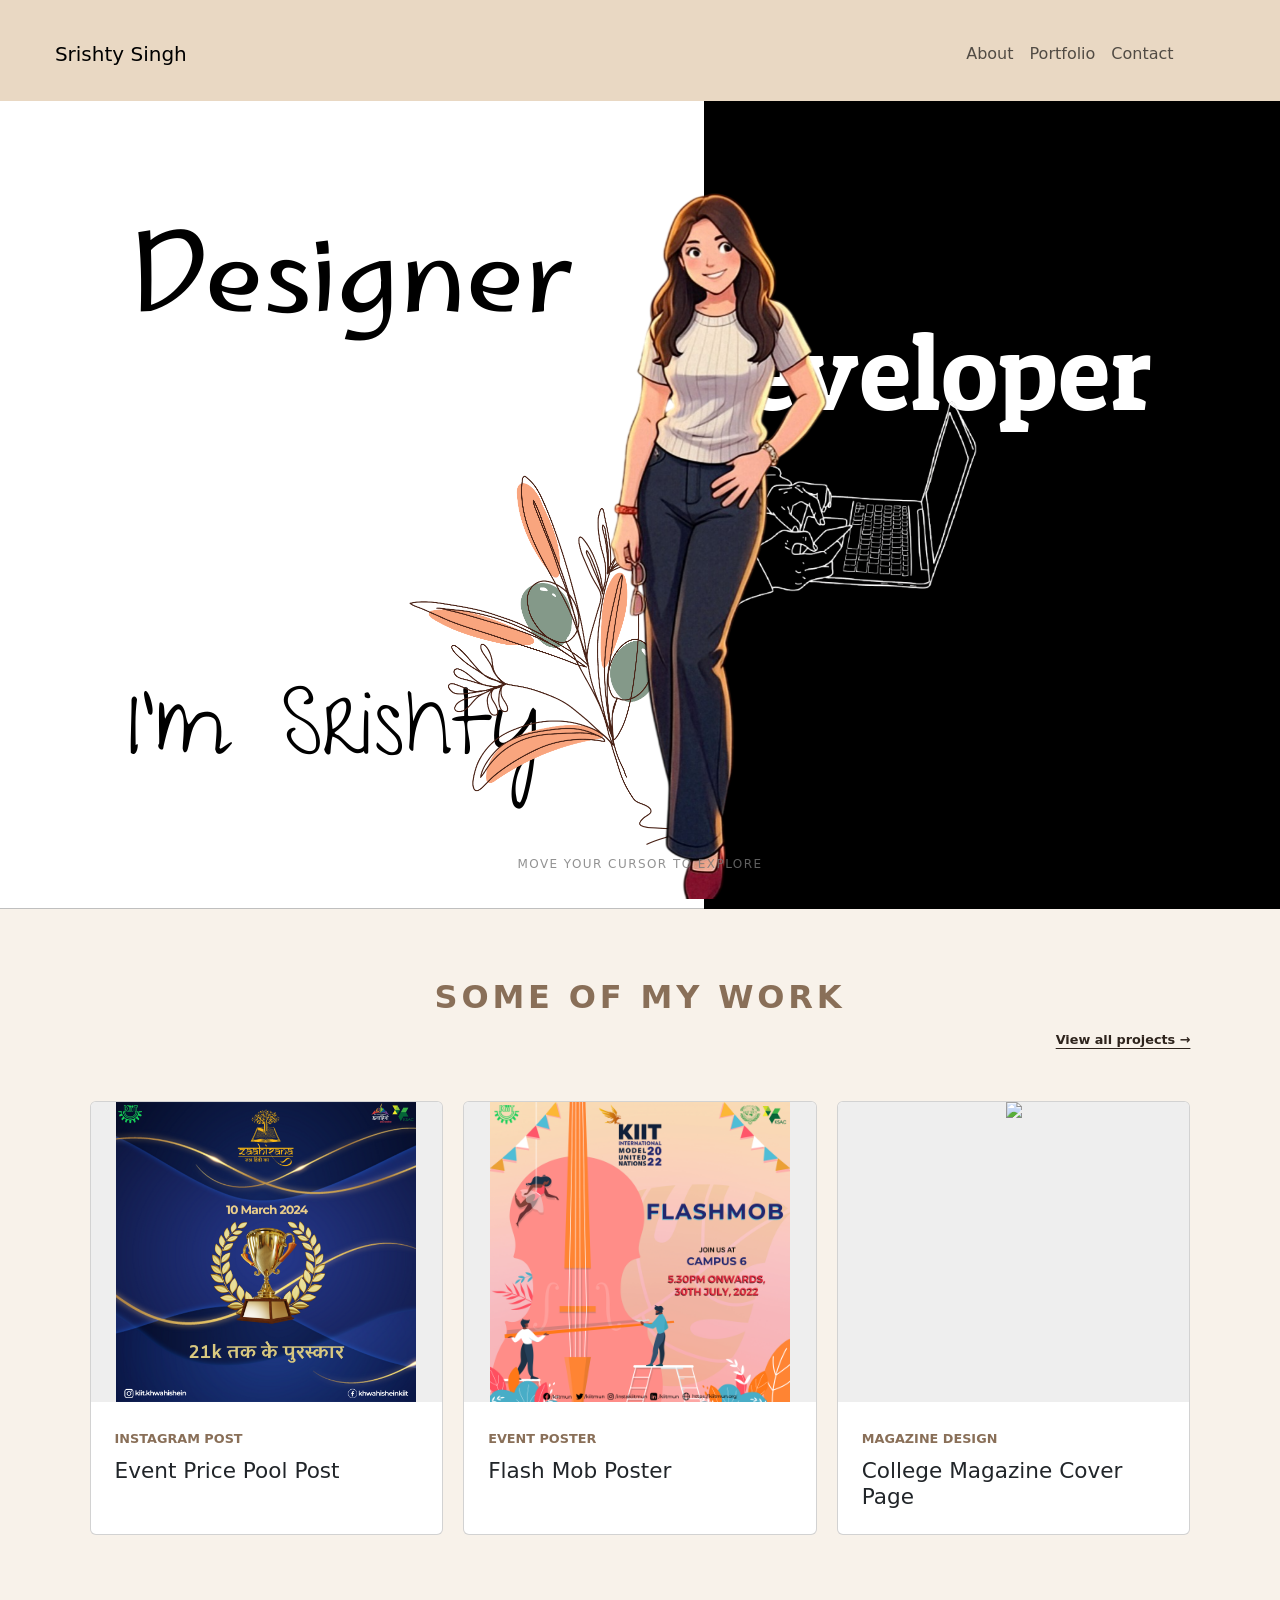
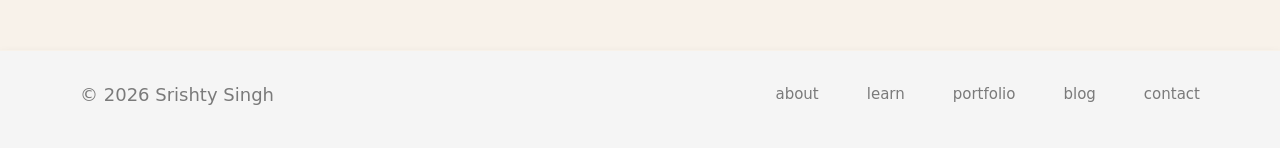
==== index.html @ 5436231d "Add files via upload Initial commit" ====
<!doctype html>
<html lang="en">
  <head>
    <meta charset="UTF-8" />
    <meta name="viewport" content="width=device-width, initial-scale=1.0" />
    <meta
      name="description"
      content="Srishty Singh — designer and front-end developer."
    />
    <title>Srishty Singh | Portfolio</title>
    <link rel="preconnect" href="https://fonts.googleapis.com" />
    <link rel="preconnect" href="https://fonts.gstatic.com" crossorigin />
    <link
      href="https://fonts.googleapis.com/css2?family=DM+Mono:wght@500&family=DM+Sans:wght@400;500;700&family=Yeseva+One&display=swap"
      rel="stylesheet"
    />
    <link rel="stylesheet" href="assets/css/style.css" />

    <link rel="preconnect" href="https://fonts.googleapis.com" />
    <link rel="preconnect" href="https://fonts.gstatic.com" crossorigin />
    <link
      href="https://fonts.googleapis.com/css2?family=Give+You+Glory&family=Marhey:wght@300&family=Montserrat:ital,wght@0,100..900;1,100..900&family=Odor+Mean+Chey&display=swap"
      rel="stylesheet"
    />
    <link href="https://cdn.jsdelivr.net/npm/bootstrap@5.0.2/dist/css/bootstrap.min.css" rel="stylesheet" integrity="sha384-EVSTQN3/azprG1Anm3QDgpJLIm9Nao0Yz1ztcQTwFspd3yD65VohhpuuCOmLASjC" crossorigin="anonymous">

    <script src="https://cdn.jsdelivr.net/npm/bootstrap@5.0.2/dist/js/bootstrap.bundle.min.js" integrity="sha384-MrcW6ZMFYlzcLA8Nl+NtUVF0sA7MsXsP1UyJoMp4YLEuNSfAP+JcXn/tWtIaxVXM" crossorigin="anonymous"></script>

  </head>
  <body>
    <header class="site-header">
      
<nav class="navbar navbar-expand-lg navbar-light">
    <div class="container-fluid">

        <a class="navbar-brand" href="#">Srishty Singh</a>

        <button
            class="navbar-toggler"
            type="button"
            data-bs-toggle="collapse"
            data-bs-target="#navbarTogglerDemo02"
            aria-controls="navbarTogglerDemo02"
            aria-expanded="false"
            aria-label="Toggle navigation">

            <span class="navbar-toggler-icon"></span>
        </button>

        <div class="collapse navbar-collapse" id="navbarTogglerDemo02">

            <ul class="navbar-nav ms-auto mb-2 mb-lg-0">

                <li class="nav-item">
                    <a class="nav-link" href="about.html">About</a>
                </li>

                <li class="nav-item">
                    <a class="nav-link" href="#">Portfolio</a>
                </li>

                <li class="nav-item">
                    <a class="nav-link" href="#">Contact</a>
                </li>

            </ul>

        </div>

    </div>
</nav>


    </header>
    <main class="hero" id="home">
      <section class="panel panel--designer" aria-label="Designer">
        <div class="designer-content">
          <h1>Designer</h1>
          <p class="signature">I’m Srishty</p>
          <p class="intro">
            Hello! I'm a creative design enthusiast,<br />and I'd love the
            opportunity to contribute<br />and work with you.
          </p>
          <img
            class="flowers"
            src="assets/images/websitebanner/6668835.png"
            alt="Floral illustration"
          />
        </div>
        <a
          class="panel-link"
          href="portfolio.html"
          aria-label="Open designer portfolio"
        ></a>
      </section>

      <section class="panel panel--developer" aria-label="Developer">
        <div class="developer-content">
          <h1>Developer</h1>
          <p class="intro">
            Hello! I'm a front-end developer focused on<br />writing clean,
            maintainable, and efficient<br />code.
          </p>
          <img
            class="laptop"
            src="assets/images/websitebanner/Untitled_design__3_-removebg-preview.png"
            alt="Hands working on a laptop"
          />
        </div>
        <a
          class="panel-link"
          href="about.html"
          aria-label="Open developer about page"
        ></a>
      </section>

      <img
        class="portrait"
        src="assets/images/websitebanner/1000199316-Photoroom.png"
        alt="Illustration of Srishty Singh"
      />

      <p class="hint" aria-hidden="true">Move your cursor to explore</p>
    </main>

    <section class="projects" id="work">
      <div class="section-intro">
        <div>
          <p class="eyebrow">Some of my work</p>
        </div>
        <a class="all-work" href="#contact">View all projects →</a>
      </div>
      <div class="work">
        <a class="card" href="#contact"
          ><div class="preview one">
            <img
              class="instagram-post"
              src="assets\images\mywork\instagram-post.png"
            />
          </div>
          <div class="card-copy">
            <span class="tag">Instagram Post</span>
            <h3>Event Price Pool Post</h3>
          </div></a
        >
        <a class="card" href="#contact"
          ><div class="preview two">
            <img
              class="instagram-post"
              src="assets\images\mywork\event-poster.png"
            />
          </div>
          <div class="card-copy">
            <span class="tag">Event Poster</span>
            <h3>Flash Mob Poster</h3>
          </div></a
        >
        <a class="card" href="#contact"
          ><div class="preview three">
            <img
              class="instagram-post"
              src="assets\images\mywork\magazine-design.png"
            />
          </div>
          <div class="card-copy">
            <span class="tag">Magazine Design</span>
            <h3>College Magazine Cover Page</h3>
          </div></a
        >
      </div>
    </section>

      <footer class="footer">
        <!-- Back to Top Button -->
        <button class="back-to-top" id="backToTop" aria-label="Back to top">
          <svg width="24" height="24" viewBox="0 0 24 24" fill="none">
            <path
              d="M6 15L12 9L18 15"
              stroke="currentColor"
              stroke-width="2.5"
              stroke-linecap="round"
              stroke-linejoin="round"
            />
          </svg>
        </button>

        <div class="footer-container">
          <p>© 2026 Srishty Singh</p>

          <nav>
            <a href="#about">about</a>
            <a href="#learn">learn</a>
            <a href="#portfolio">portfolio</a>
            <a href="#blog">blog</a>
            <a href="#contact">contact</a>
          </nav>
        </div>
      </footer>
    <script src="assets/js/main.js"></script>
  </body>
</html>
---- assets/css/style.css ----
:root {
    --header-height: 92px;
    --split: 55%;
    --designer-visibility: 1;
    --developer-visibility: 1;
    --designer-color: 100%;
    --developer-color: 0%;
    --portrait-position: 55%;
    --flower-offset: 0%;
    --laptop-offset: 0%;
    --developer-title-top: 26%;
    --designer-title-size: 12dvh;
    --developer-title-size: 12dvh;
    --signature-bottom: 13%;
}

* {
    box-sizing: border-box;
}

html,
body {
    margin: 0;
    min-height: 100%;
    scroll-behavior: smooth;
}

body {
    overflow-x: hidden;
    font-family: "DM Sans", Arial, sans-serif;
}

.site-header {
    background: #e9d8c3;
    padding: 2% 6.75% 1.5% 3.35%;
    align-items: center;
}
.brand {
    color: inherit;
    text-decoration: none;
    font-family: "DM Mono", monospace;
    font-size: clamp(1rem, 1.8vw, 1.7rem);
    text-shadow: 1px 1px 0 #555;
}
nav a {
    color: inherit;
    text-decoration: none;
    font-weight: 500;
}

nav a:hover {
    opacity: .65;
}

.hero {
    height: calc(100svh - var(--header-height));
    min-height: 520px;
    position: relative;
    overflow: hidden;
    isolation: isolate;
    background: #000;
}

.panel {
    position: absolute;
    inset: 0;
    overflow: hidden;
    transition: clip-path .14s ease-out;
    will-change: clip-path;
}

.panel--designer {
    color: #000;
    /* The retreating white panel progressively darkens as it fades. */
    background-color: hsl(0 0% var(--designer-color));
    clip-path: inset(0 calc(100% - var(--split)) 0 0);
    animation: arrive-left 1.1s cubic-bezier(.22, .75, .25, 1) both;
}

.panel--developer {
    color: #fff;
    /* The retreating black panel progressively lightens as it fades. */
    background-color: hsl(0 0% var(--developer-color));
    clip-path: inset(0 0 0 var(--split));
    animation: arrive-right 1.1s cubic-bezier(.22, .75, .25, 1) both;
}

.designer-content,
.developer-content {
    width: 100vw;
    height: 100%;
    position: relative;
    transition: opacity .3s ease;
}

.designer-content {
    opacity: var(--designer-visibility);
}

.developer-content {
    opacity: var(--developer-visibility);
}

.panel--designer h1 {
    margin: 0;
    position: absolute;
    font-family: "Marhey", sans-serif;
    font-optical-sizing: auto;
    font-style: normal;
    font-weight: 300;
    font-size: var(--designer-title-size);

    white-space: nowrap;
}

.panel--developer h1 {
    margin: 0;
    position: absolute;
    font-family: "Odor Mean Chey", serif;
    font-weight: 400;
    font-style: normal;
    font-size: var(--developer-title-size);
    white-space: nowrap;
}

.panel--designer h1 {
    top: 15%;
    left: 10%;
}

.panel--developer h1 {
    top: var(--developer-title-top);
    right: 10%;
}

.signature {
    position: absolute;
    left: 10%;
    bottom: var(--signature-bottom);
    margin: 0;
    font-family: "Give You Glory", cursive;
    font-weight: 400;
    font-style: normal;
    font-size: 10dvh;
    white-space: nowrap;
}

.intro {
    position: absolute;
    opacity: 0;
    margin: 0;
    font-family: "Montserrat", sans-serif;
    font-style: normal;
    font-size: clamp(1.2rem, 2.2vw, 2.2rem);
    line-height: 1.13;
    font-weight: 500;
    transition: opacity .25s ease;
}

.panel--designer .intro {
    left: 8.7%;
    bottom: 10%;
}

.panel--developer .intro {
    top: 40%;
    right: 5.7%;
    text-align: right;
}

.flowers {
    position: absolute;
    left: calc(32% + var(--flower-offset));
    bottom: -8%;
    width: min(22vw, 565px);
    margin-bottom: 10vw;
    height: auto;
    transform: scaleX(-1);
}

.laptop {
    position: absolute;
    top: 25%;
    left: calc(52% + var(--laptop-offset));
    bottom: 1%;
    width: min(27vw, 470px);
    height: auto;
}

.portrait {
    position: absolute;
    z-index: 3;
    height: min(92vh, 850px);
    width: auto;
    object-fit: contain;
    bottom: -1.3%;
    left: var(--portrait-position);
    margin-bottom: 20px;
    transform: translateX(-50%);
    transition: left .14s ease-out, opacity .35s ease, transform .35s ease;
    animation: reveal-portrait .65s 1.15s both;
    pointer-events: none;
}




.brand {
    color: inherit;
    text-decoration: none;
    font-family: "DM Mono", monospace;
    font-size: clamp(1rem, 1.8vw, 1.7rem);
    text-shadow: 1px 1px 0 #555;
}



.hint {
    position: absolute;
    z-index: 6;
    bottom: 2.5%;
    left: 50%;
    transform: translateX(-50%);
    color: #777;
    font-size: .75rem;
    letter-spacing: .12em;
    text-transform: uppercase;
    opacity: 0;
    animation: hint-in .5s 3.8s forwards;
}

.hero.designer-active .panel--designer .intro,
.hero.developer-active .panel--developer .intro {
    opacity: 1;
}

.hero.designer-active .portrait {
    transform: translateX(-50%) scale(.96);
}

.hero.developer-active .portrait {
    transform: translateX(-50%) scale(.96);
}

.panel-link {
    position: absolute;
    inset: 0;
    z-index: 2;
    cursor: pointer;
}

.projects {
      padding: clamp(2rem, 5vw, 5rem) 
           clamp(1.5rem, 7vw, 7rem) 
           clamp(4rem, 9vw, 9rem) 
           clamp(1.5rem, 7vw, 7rem);
    background: #f8f2ea;
    color: #2e241d;
}

.section-intro {
    align-items: end;
    justify-content: space-between;
    gap: 2rem;
    margin-bottom: clamp(2rem, 4vw, 4rem);
}

.eyebrow {
    margin: 0 0 .6rem;
    color: #896f58;
    font-size: 2rem;
    font-weight: 700;
    letter-spacing: .12em;
    text-transform: uppercase;
    text-align: center;
}

.section-intro h2 {
    margin: 0;
    font-family: "Marhey", sans-serif;
    font-size: clamp(2.5rem, 5vw, 5rem);
    line-height: 1;
}

.all-work {
    color: inherit;
    font-weight: 700;
    text-underline-offset: .3em;
    text-align: left;
    font-size: 0.8rem;
    display: block;
    text-align: right;
}

.work {
    display: grid;
    grid-template-columns: repeat(3, minmax(0, 1fr));
    gap: 1.25rem;
}

.card {
    overflow: hidden;
    border: 1px solid #d9cabb;
    color: inherit;
    text-decoration: none;
    background: #fffaf4;
    transition: transform .25s ease, box-shadow .25s ease;
}

.card:hover {
    transform: translateY(-.4rem);
    box-shadow: 0 1rem 2rem rgb(46 36 29 / .14);
}

.preview {
    display: grid;
    min-height: 13rem;
    place-items: center;
    
    color: #fffaf4;
    font-size: .9rem;
    font-weight: 700;
    letter-spacing: .04em;
    text-align: center;
}

.preview.one {
    background: #EEEEEE;
}

.preview.two {
    background: #EEEEEE;
}

.preview.three {
    background: #EEEEEE;
}

.card-copy {
    padding: 1.5rem;
}
.instagram-post{
    height: 300px;
}

.tag {
    color: #896f58;
    font-size: .8rem;
    font-weight: 700;
    text-transform: uppercase;
}

.card h3 {
    margin: .5rem 0 0;
    font-size: 1.35rem;
}

.footer{
        width:100%;
    margin:0;
    padding:30px 80px 40px;
    background:#f5f5f5;
    border-top:1px solid #f8f2ea;
    box-shadow:0 2px 8px rgba(0,0,0,.06);
    position:relative;
    box-sizing:border-box;
}

.back-to-top{
    position:absolute;
    left:50%;
    top:0;
    transform:translate(-50%, -50%);
    width: 100px;
    height:100px;
    border-radius:50%;
    border:none;
    background:#f5f5f5;
    cursor:pointer;

    display:flex;
    align-items:center;
    justify-content:center;
box-shadow:
        0 -3px 8px rgba(0,0,0,.06), /* highlight */
        0 2px 5px rgba(255,255,255,.9);  
    color:#bdbdbd;
}
.back-to-top::before{
    content:"";
    position:absolute;
    inset:0;
    border-radius:50%;
    border-top:1px solid #f8f2ea;
    border-left:1px solid #f8f2ea;
    border-right:1px solid #f8f2ea;
    border-bottom:none;
}

.back-to-top:hover{
    color:#333;
    transform:translate(-50%, -58%);
}

.back-to-top svg{
    width:64px;
    height:64px;
}

/* Footer Layout */

.footer-container{
    display:flex;
    justify-content:space-between;
    align-items:center;
}

.footer p{
    margin:0;
    color:#7a7a7a;
    font-size:18px;
    font-weight:300;
}

.footer nav{
    display:flex;
    gap:48px;
}

.footer nav a{
    text-decoration:none;
    color:#7a7a7a;
    font-size:15px;
    transition:.3s;
}

.footer nav a:hover{
    color:#111;
}


@keyframes arrive-left {
    from {
        clip-path: inset(0 100% 0 0);
    }

    to {
        clip-path: inset(0 calc(100% - 55%) 0 0);
    }
}

@keyframes arrive-right {
    from {
        clip-path: inset(0 0 0 100%);
    }

    to {
        clip-path: inset(0 0 0 55%);
    }
}

@keyframes reveal-portrait {
    from {
        opacity: 0;
        transform: translateX(-50%) translateY(30px);
    }

    to {
        opacity: 1;
        transform: translateX(-50%) translateY(0);
    }
}

@keyframes reveal-nav {
    to {
        opacity: 1;
        transform: translateY(0);
    }
}

@keyframes hint-in {
    to {
        opacity: .8;
    }
}

@media (max-width: 768px) {

    :root {
        --header-height: 72px;
    }

    body {
        overflow-x: hidden;
    }
    

    /* HERO */
    .hero {
        height: 38vh;
        min-height: 260px;
        overflow: hidden;
    }

    /* TITLES */
    .panel h1 {
        font-size: 1.5rem;
        line-height: 1;
    }

    .panel--designer h1 {
        top: 14%;
        left: 4%;
    }

    .panel--developer h1 {
        top: 40%;
        left: auto;
        right: 4%;
    }

    /* PORTRAIT */
    .portrait {
        height: 39vh;
        left: 55%;
        bottom: -5%;
        transform: translateX(-55%);
    }

    /* DECORATION */
    .flowers {
        width: 40vw;
        left: 17%;
        bottom: 5%;
    }

    .laptop {
        width: 40vw;
        left: 52%;
        top: 40%;
    }

    /* SIGNATURE */
    .signature {
                font-size: 1.5rem;
        left: 8%;
        bottom: 12%;
    }

    /* INTRO */
    .intro {
        font-size: .75rem;
        line-height: 1.4;
    }

    .panel--designer .intro {
        left: 6%;
        bottom: 6%;
    }

    .panel--developer .intro {
        right: 6%;
        top: auto;
        bottom: 6%;
        text-align: right;
    }

    .hint {
        display: none;
    }

    /* PROJECT SECTION */
    .projects {
        padding: 40px 20px;
    }

    .section-intro {
        flex-direction: column;
        align-items: flex-start;
        gap: 15px;
    }

    .eyebrow {
        font-size: 14px;
    }

    .all-work {
        display: none;
    }

    .work {
        grid-template-columns: 1fr;
        gap: 24px;
    }

    .card h3 {
        font-size: 1.5rem;
    }

    .preview img {
        width: 100%;
        height: auto;
    }

    /* FOOTER */
    .footer {
        padding: 30px 20px 30px;
    }

    .footer-container {
        flex-direction: column;
        text-align: center;
        gap: 25px;
    }

    .footer nav {
        display: none;
    }

    .footer p,
    .footer nav a {
        font-size: 16px;
    }

    .back-to-top {
        width: 64px;
        height: 64px;
    }
}
@media (prefers-reduced-motion: reduce) {

    *,
    *::before,
    *::after {
        animation-duration: .10ms !important;
        animation-delay: 0ms !important;
        transition-duration: .10ms !important;
    }
}
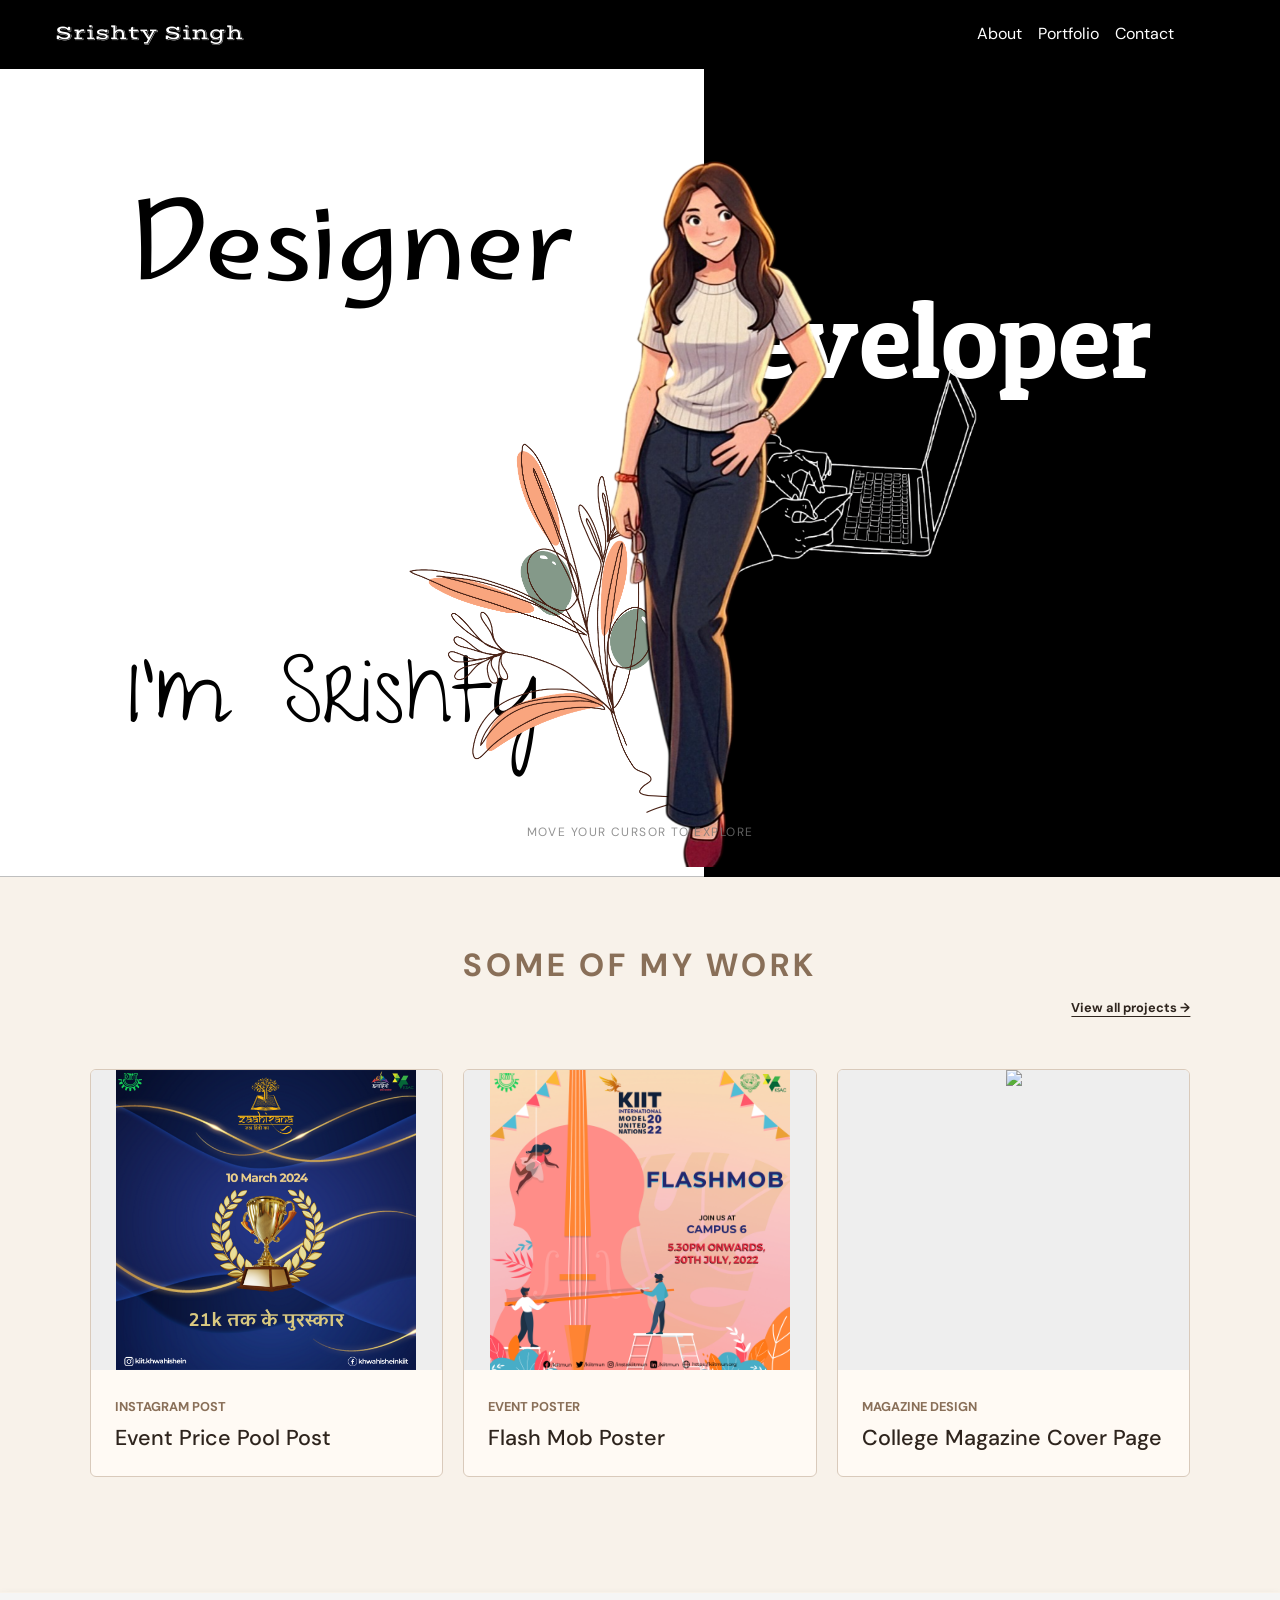
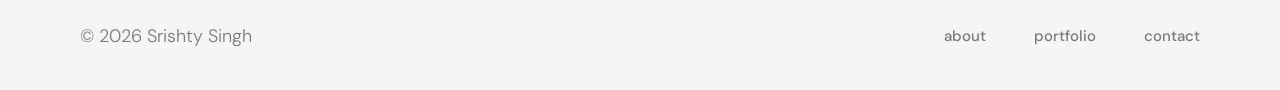
==== commit e08f8564: "Portfolio and contact page commit" ====
--- a/index.html
+++ b/index.html
@@ -1,39 +1,57 @@
 <!doctype html>
 <html lang="en">
-  <head>
-    <meta charset="UTF-8" />
-    <meta name="viewport" content="width=device-width, initial-scale=1.0" />
-    <meta
-      name="description"
-      content="Srishty Singh — designer and front-end developer."
-    />
-    <title>Srishty Singh | Portfolio</title>
-    <link rel="preconnect" href="https://fonts.googleapis.com" />
-    <link rel="preconnect" href="https://fonts.gstatic.com" crossorigin />
-    <link
-      href="https://fonts.googleapis.com/css2?family=DM+Mono:wght@500&family=DM+Sans:wght@400;500;700&family=Yeseva+One&display=swap"
-      rel="stylesheet"
-    />
-    <link rel="stylesheet" href="assets/css/style.css" />
-
-    <link rel="preconnect" href="https://fonts.googleapis.com" />
-    <link rel="preconnect" href="https://fonts.gstatic.com" crossorigin />
-    <link
-      href="https://fonts.googleapis.com/css2?family=Give+You+Glory&family=Marhey:wght@300&family=Montserrat:ital,wght@0,100..900;1,100..900&family=Odor+Mean+Chey&display=swap"
-      rel="stylesheet"
-    />
-    <link href="https://cdn.jsdelivr.net/npm/bootstrap@5.0.2/dist/css/bootstrap.min.css" rel="stylesheet" integrity="sha384-EVSTQN3/azprG1Anm3QDgpJLIm9Nao0Yz1ztcQTwFspd3yD65VohhpuuCOmLASjC" crossorigin="anonymous">
-
-    <script src="https://cdn.jsdelivr.net/npm/bootstrap@5.0.2/dist/js/bootstrap.bundle.min.js" integrity="sha384-MrcW6ZMFYlzcLA8Nl+NtUVF0sA7MsXsP1UyJoMp4YLEuNSfAP+JcXn/tWtIaxVXM" crossorigin="anonymous"></script>
-
-  </head>
+<head>
+  <meta charset="UTF-8" />
+  <meta http-equiv="X-UA-Compatible" content="IE=edge" />
+  <meta name="viewport" content="width=device-width, initial-scale=1.0" />
+
+  <title>Srishty Singh | Portfolio</title>
+
+  <meta
+    name="description"
+    content="Srishty Singh — designer and front-end developer."
+  />
+
+  <meta name="theme-color" content="#ffffff" />
+
+  <!-- Favicon -->
+  <link rel="icon" href="assets/images/favicon.ico" type="image/x-icon" />
+
+  <!-- Google Fonts -->
+  <link rel="preconnect" href="https://fonts.googleapis.com" />
+  <link rel="preconnect" href="https://fonts.gstatic.com" crossorigin />
+
+  <link
+    href="https://fonts.googleapis.com/css2?family=DM+Mono:wght@500&family=DM+Sans:wght@400;500;700&family=Give+You+Glory&family=Marhey:wght@300&family=Montserrat:ital,wght@0,100..900;1,100..900&family=Odor+Mean+Chey&family=Vast+Shadow&family=Yeseva+One&display=swap"
+    rel="stylesheet"
+  />
+
+  <!-- Bootstrap CSS -->
+  <link
+    href="https://cdn.jsdelivr.net/npm/bootstrap@5.0.2/dist/css/bootstrap.min.css"
+    rel="stylesheet"
+    integrity="sha384-EVSTQN3/azprG1Anm3QDgpJLIm9Nao0Yz1ztcQTwFspd3yD65VohhpuuCOmLASjC"
+    crossorigin="anonymous"
+  />
+
+  <!-- Custom CSS -->
+  <link rel="stylesheet" href="assets/css/style.css" />
+
+  <!-- Bootstrap JS -->
+  <script
+    defer
+    src="https://cdn.jsdelivr.net/npm/bootstrap@5.0.2/dist/js/bootstrap.bundle.min.js"
+    integrity="sha384-MrcW6ZMFYlzcLA8Nl+NtUVF0sA7MsXsP1UyJoMp4YLEuNSfAP+JcXn/tWtIaxVXM"
+    crossorigin="anonymous"
+  ></script>
+</head>
   <body>
     <header class="site-header">
       
-<nav class="navbar navbar-expand-lg navbar-light">
+<nav class="navbar navbar-expand-lg">
     <div class="container-fluid">
 
-        <a class="navbar-brand" href="#">Srishty Singh</a>
+        <a class="navbar-brand" href="index.html">Srishty Singh</a>
 
         <button
             class="navbar-toggler"
@@ -56,11 +74,11 @@
                 </li>
 
                 <li class="nav-item">
-                    <a class="nav-link" href="#">Portfolio</a>
+                    <a class="nav-link" href="portfolio.html">Portfolio</a>
                 </li>
 
                 <li class="nav-item">
-                    <a class="nav-link" href="#">Contact</a>
+                    <a class="nav-link" href="contact.html">Contact</a>
                 </li>
 
             </ul>
@@ -188,11 +206,9 @@
           <p>© 2026 Srishty Singh</p>
 
           <nav>
-            <a href="#about">about</a>
-            <a href="#learn">learn</a>
-            <a href="#portfolio">portfolio</a>
-            <a href="#blog">blog</a>
-            <a href="#contact">contact</a>
+            <a href="about.html">about</a>
+            <a href="portfolio.html">portfolio</a>
+            <a href="contact.html">contact</a>
           </nav>
         </div>
       </footer>
--- a/assets/css/style.css
+++ b/assets/css/style.css
@@ -31,21 +31,32 @@
 }
 
 .site-header {
-    background: #e9d8c3;
-    padding: 2% 6.75% 1.5% 3.35%;
+    background: black;
+    padding: 0.5% 6.75% 0.5% 3.35%;
     align-items: center;
 }
-.brand {
-    color: inherit;
-    text-decoration: none;
-    font-family: "DM Mono", monospace;
-    font-size: clamp(1rem, 1.8vw, 1.7rem);
-    text-shadow: 1px 1px 0 #555;
+.navbar-brand {
+     font-family: "Vast Shadow", serif;
+  font-weight: 400;
+  font-style: normal;
+  color: white;
+
+}
+.navbar-toggler {
+    border-color: rgba(255, 255, 255, 0.5);
+}
+
+.navbar-toggler-icon {
+    background-image: url("data:image/svg+xml,%3Csvg xmlns='http://www.w3.org/2000/svg' viewBox='0 0 30 30'%3E%3Cpath stroke='rgba(255,255,255,1)' stroke-linecap='round' stroke-miterlimit='10' stroke-width='2' d='M4 7h22M4 15h22M4 23h22'/%3E%3C/svg%3E");
+}
+.nav-item a{
+    color: white;
 }
 nav a {
     color: inherit;
     text-decoration: none;
     font-weight: 500;
+    color: white;
 }
 
 nav a:hover {
@@ -151,7 +162,7 @@
     margin: 0;
     font-family: "Montserrat", sans-serif;
     font-style: normal;
-    font-size: clamp(1.2rem, 2.2vw, 2.2rem);
+    font-size: 1.5rem;
     line-height: 1.13;
     font-weight: 500;
     transition: opacity .25s ease;
@@ -501,7 +512,27 @@
         min-height: 260px;
         overflow: hidden;
     }
-
+    .panel--designer{
+        clip-path: inset(0 45% 0 0);
+        opacity: 100%;
+        background-color: #fff;
+        animation: none;
+    }
+    .designer-content {
+    opacity: 1;
+}
+
+.developer-content {
+    opacity: 100%;
+}
+
+    .panel--developer{
+        clip-path: inset(0 0 0 55%);
+        opacity: 100%;
+        background-color: #000;
+        animation: none;
+    }
+    
     /* TITLES */
     .panel h1 {
         font-size: 1.5rem;
@@ -517,6 +548,9 @@
         top: 40%;
         left: auto;
         right: 4%;
+    }
+    .intro{
+        display:none;
     }
 
     /* PORTRAIT */
@@ -547,24 +581,6 @@
         bottom: 12%;
     }
 
-    /* INTRO */
-    .intro {
-        font-size: .75rem;
-        line-height: 1.4;
-    }
-
-    .panel--designer .intro {
-        left: 6%;
-        bottom: 6%;
-    }
-
-    .panel--developer .intro {
-        right: 6%;
-        top: auto;
-        bottom: 6%;
-        text-align: right;
-    }
-
     .hint {
         display: none;
     }
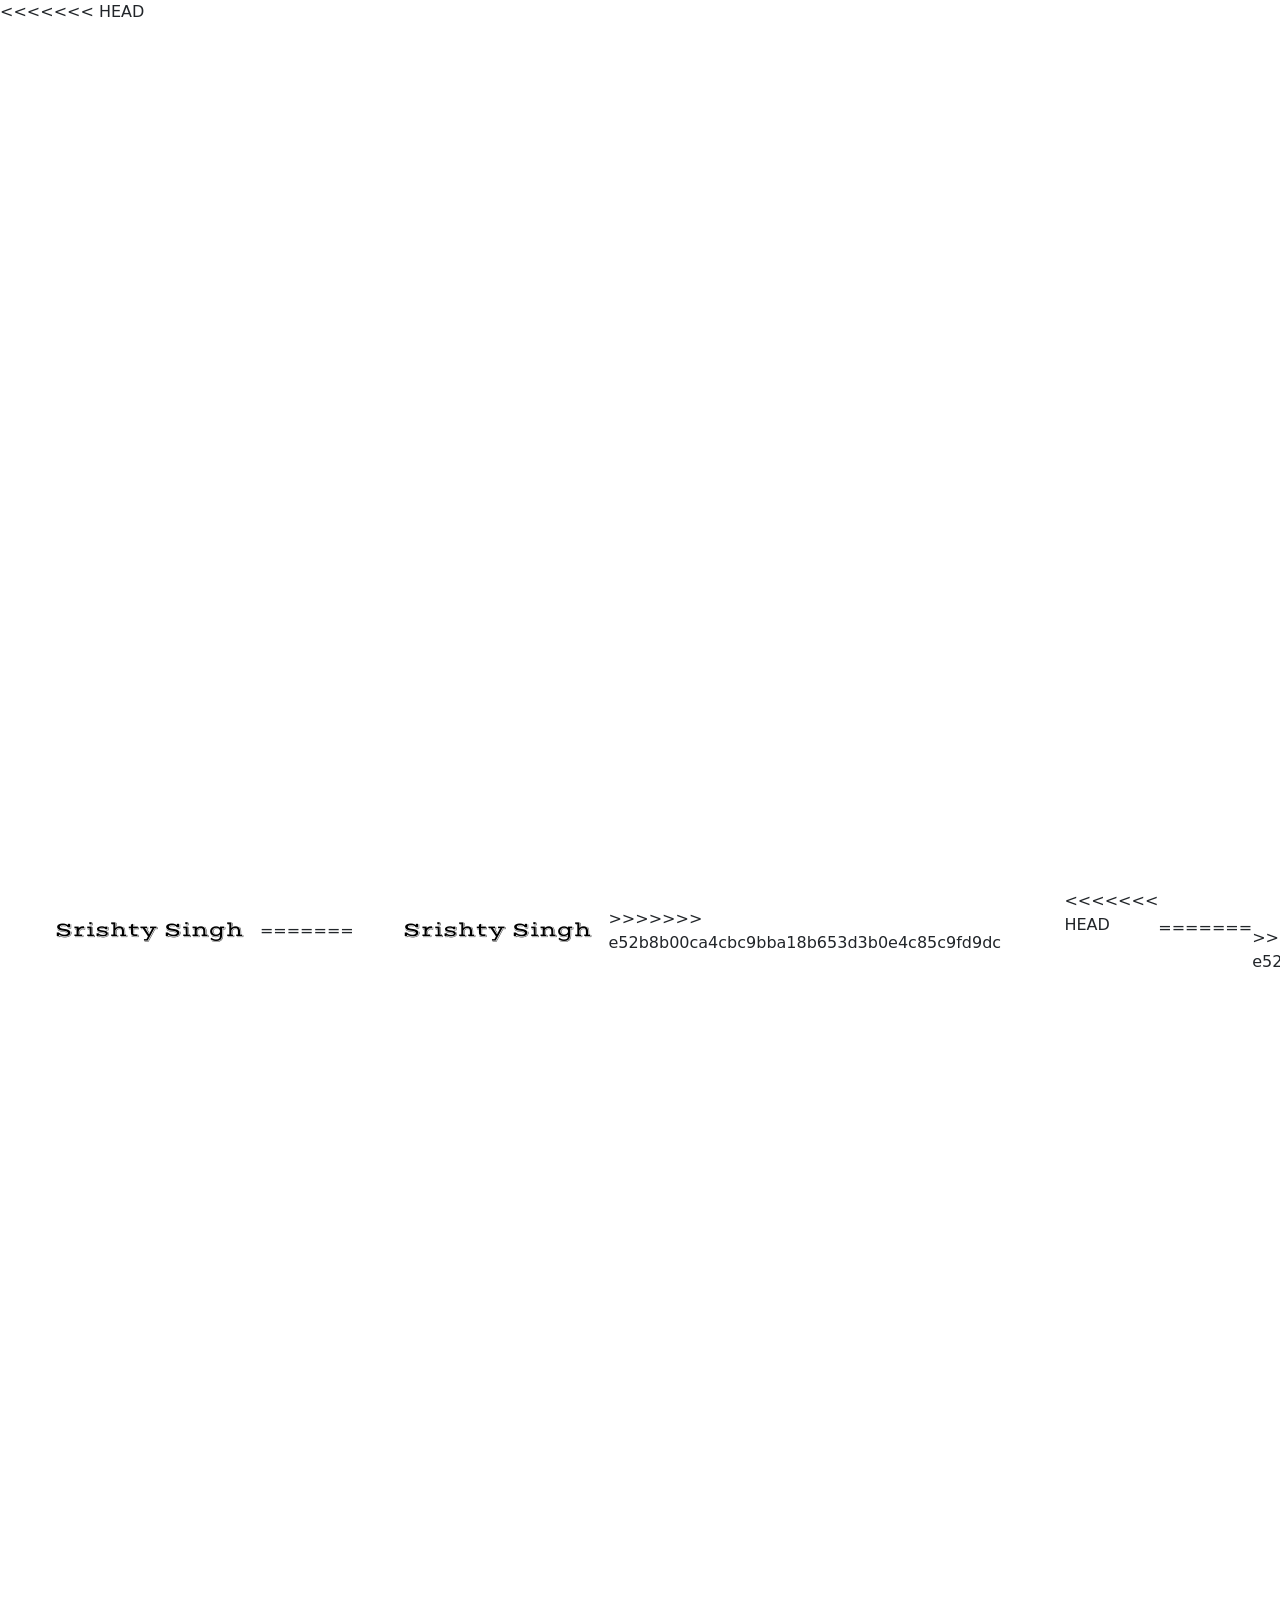
==== commit 2974ff05: "adding contact and portfolio page" ====
--- a/index.html
+++ b/index.html
@@ -1,5 +1,6 @@
 <!doctype html>
 <html lang="en">
+<<<<<<< HEAD
 <head>
   <meta charset="UTF-8" />
   <meta http-equiv="X-UA-Compatible" content="IE=edge" />
@@ -52,6 +53,42 @@
     <div class="container-fluid">
 
         <a class="navbar-brand" href="index.html">Srishty Singh</a>
+=======
+  <head>
+    <meta charset="UTF-8" />
+    <meta name="viewport" content="width=device-width, initial-scale=1.0" />
+    <meta
+      name="description"
+      content="Srishty Singh — designer and front-end developer."
+    />
+    <title>Srishty Singh | Portfolio</title>
+    <link rel="preconnect" href="https://fonts.googleapis.com" />
+    <link rel="preconnect" href="https://fonts.gstatic.com" crossorigin />
+    <link
+      href="https://fonts.googleapis.com/css2?family=DM+Mono:wght@500&family=DM+Sans:wght@400;500;700&family=Yeseva+One&display=swap"
+      rel="stylesheet"
+    />
+    <link rel="stylesheet" href="assets/css/style.css" />
+
+    <link rel="preconnect" href="https://fonts.googleapis.com" />
+    <link rel="preconnect" href="https://fonts.gstatic.com" crossorigin />
+    <link
+      href="https://fonts.googleapis.com/css2?family=Give+You+Glory&family=Marhey:wght@300&family=Montserrat:ital,wght@0,100..900;1,100..900&family=Odor+Mean+Chey&display=swap"
+      rel="stylesheet"
+    />
+    <link href="https://cdn.jsdelivr.net/npm/bootstrap@5.0.2/dist/css/bootstrap.min.css" rel="stylesheet" integrity="sha384-EVSTQN3/azprG1Anm3QDgpJLIm9Nao0Yz1ztcQTwFspd3yD65VohhpuuCOmLASjC" crossorigin="anonymous">
+
+    <script src="https://cdn.jsdelivr.net/npm/bootstrap@5.0.2/dist/js/bootstrap.bundle.min.js" integrity="sha384-MrcW6ZMFYlzcLA8Nl+NtUVF0sA7MsXsP1UyJoMp4YLEuNSfAP+JcXn/tWtIaxVXM" crossorigin="anonymous"></script>
+
+  </head>
+  <body>
+    <header class="site-header">
+      
+<nav class="navbar navbar-expand-lg navbar-light">
+    <div class="container-fluid">
+
+        <a class="navbar-brand" href="#">Srishty Singh</a>
+>>>>>>> e52b8b00ca4cbc9bba18b653d3b0e4c85c9fd9dc
 
         <button
             class="navbar-toggler"
@@ -74,11 +111,19 @@
                 </li>
 
                 <li class="nav-item">
+<<<<<<< HEAD
                     <a class="nav-link" href="portfolio.html">Portfolio</a>
                 </li>
 
                 <li class="nav-item">
                     <a class="nav-link" href="contact.html">Contact</a>
+=======
+                    <a class="nav-link" href="#">Portfolio</a>
+                </li>
+
+                <li class="nav-item">
+                    <a class="nav-link" href="#">Contact</a>
+>>>>>>> e52b8b00ca4cbc9bba18b653d3b0e4c85c9fd9dc
                 </li>
 
             </ul>
@@ -206,9 +251,17 @@
           <p>© 2026 Srishty Singh</p>
 
           <nav>
+<<<<<<< HEAD
             <a href="about.html">about</a>
             <a href="portfolio.html">portfolio</a>
             <a href="contact.html">contact</a>
+=======
+            <a href="#about">about</a>
+            <a href="#learn">learn</a>
+            <a href="#portfolio">portfolio</a>
+            <a href="#blog">blog</a>
+            <a href="#contact">contact</a>
+>>>>>>> e52b8b00ca4cbc9bba18b653d3b0e4c85c9fd9dc
           </nav>
         </div>
       </footer>
--- a/assets/css/style.css
+++ b/assets/css/style.css
@@ -31,6 +31,7 @@
 }
 
 .site-header {
+<<<<<<< HEAD
     background: black;
     padding: 0.5% 6.75% 0.5% 3.35%;
     align-items: center;
@@ -51,12 +52,27 @@
 }
 .nav-item a{
     color: white;
+=======
+    background: #A56F63;
+    padding: 2% 6.75% 1.5% 3.35%;
+    align-items: center;
+}
+.brand {
+    color: inherit;
+    text-decoration: none;
+    font-family: "DM Mono", monospace;
+    font-size: clamp(1rem, 1.8vw, 1.7rem);
+    text-shadow: 1px 1px 0 #555;
+>>>>>>> e52b8b00ca4cbc9bba18b653d3b0e4c85c9fd9dc
 }
 nav a {
     color: inherit;
     text-decoration: none;
     font-weight: 500;
+<<<<<<< HEAD
     color: white;
+=======
+>>>>>>> e52b8b00ca4cbc9bba18b653d3b0e4c85c9fd9dc
 }
 
 nav a:hover {
@@ -652,4 +668,8 @@
         animation-delay: 0ms !important;
         transition-duration: .10ms !important;
     }
-}+<<<<<<< HEAD
+}
+=======
+}
+>>>>>>> e52b8b00ca4cbc9bba18b653d3b0e4c85c9fd9dc
--- a/assets/css/style.css
+++ b/assets/css/style.css
@@ -31,6 +31,7 @@
 }
 
 .site-header {
+<<<<<<< HEAD
     background: black;
     padding: 0.5% 6.75% 0.5% 3.35%;
     align-items: center;
@@ -51,12 +52,27 @@
 }
 .nav-item a{
     color: white;
+=======
+    background: #A56F63;
+    padding: 2% 6.75% 1.5% 3.35%;
+    align-items: center;
+}
+.brand {
+    color: inherit;
+    text-decoration: none;
+    font-family: "DM Mono", monospace;
+    font-size: clamp(1rem, 1.8vw, 1.7rem);
+    text-shadow: 1px 1px 0 #555;
+>>>>>>> e52b8b00ca4cbc9bba18b653d3b0e4c85c9fd9dc
 }
 nav a {
     color: inherit;
     text-decoration: none;
     font-weight: 500;
+<<<<<<< HEAD
     color: white;
+=======
+>>>>>>> e52b8b00ca4cbc9bba18b653d3b0e4c85c9fd9dc
 }
 
 nav a:hover {
@@ -652,4 +668,8 @@
         animation-delay: 0ms !important;
         transition-duration: .10ms !important;
     }
-}+<<<<<<< HEAD
+}
+=======
+}
+>>>>>>> e52b8b00ca4cbc9bba18b653d3b0e4c85c9fd9dc
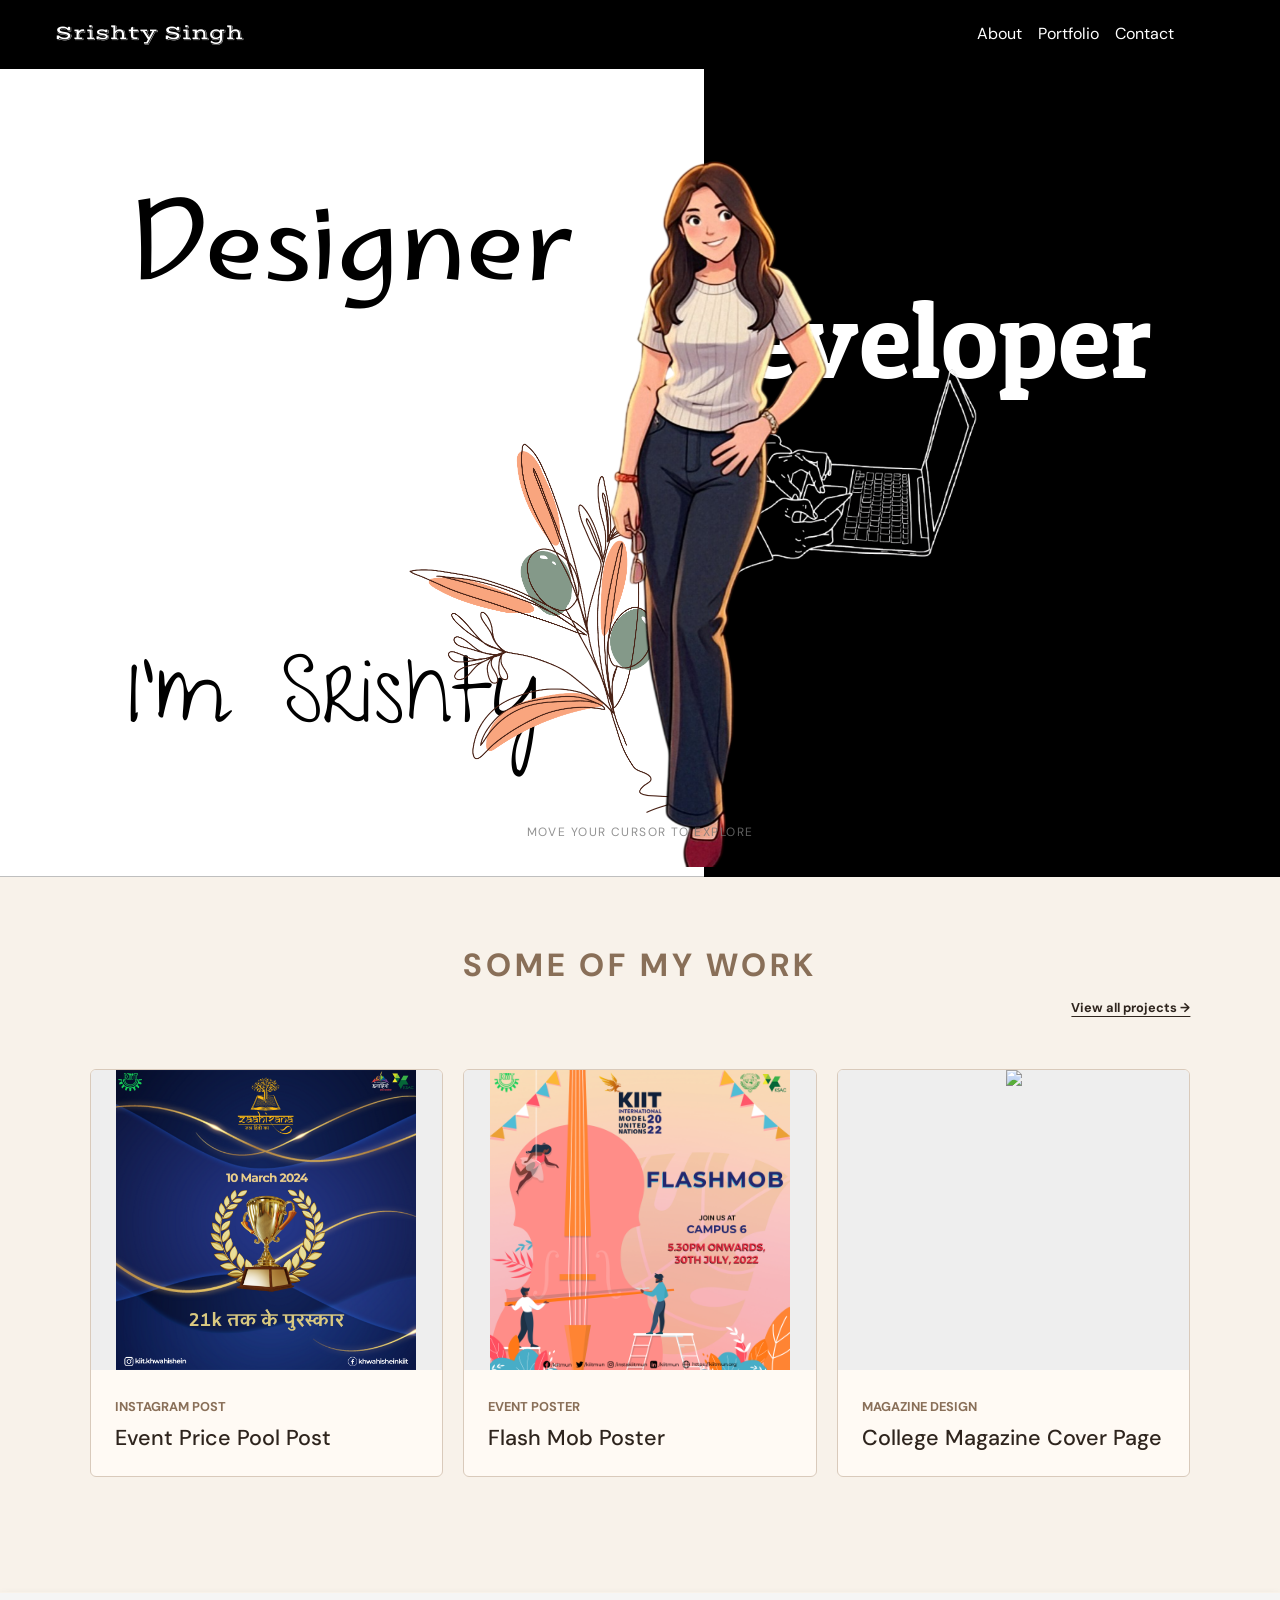
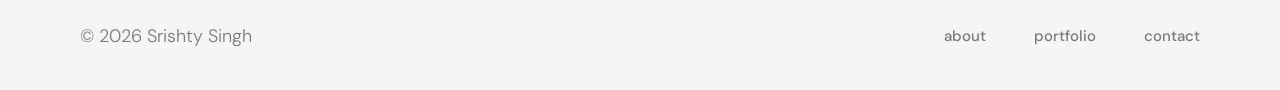
==== commit 1b26ac4f: "Updating the conflict" ====
--- a/index.html
+++ b/index.html
@@ -1,6 +1,5 @@
 <!doctype html>
 <html lang="en">
-<<<<<<< HEAD
 <head>
   <meta charset="UTF-8" />
   <meta http-equiv="X-UA-Compatible" content="IE=edge" />
@@ -53,42 +52,6 @@
     <div class="container-fluid">
 
         <a class="navbar-brand" href="index.html">Srishty Singh</a>
-=======
-  <head>
-    <meta charset="UTF-8" />
-    <meta name="viewport" content="width=device-width, initial-scale=1.0" />
-    <meta
-      name="description"
-      content="Srishty Singh — designer and front-end developer."
-    />
-    <title>Srishty Singh | Portfolio</title>
-    <link rel="preconnect" href="https://fonts.googleapis.com" />
-    <link rel="preconnect" href="https://fonts.gstatic.com" crossorigin />
-    <link
-      href="https://fonts.googleapis.com/css2?family=DM+Mono:wght@500&family=DM+Sans:wght@400;500;700&family=Yeseva+One&display=swap"
-      rel="stylesheet"
-    />
-    <link rel="stylesheet" href="assets/css/style.css" />
-
-    <link rel="preconnect" href="https://fonts.googleapis.com" />
-    <link rel="preconnect" href="https://fonts.gstatic.com" crossorigin />
-    <link
-      href="https://fonts.googleapis.com/css2?family=Give+You+Glory&family=Marhey:wght@300&family=Montserrat:ital,wght@0,100..900;1,100..900&family=Odor+Mean+Chey&display=swap"
-      rel="stylesheet"
-    />
-    <link href="https://cdn.jsdelivr.net/npm/bootstrap@5.0.2/dist/css/bootstrap.min.css" rel="stylesheet" integrity="sha384-EVSTQN3/azprG1Anm3QDgpJLIm9Nao0Yz1ztcQTwFspd3yD65VohhpuuCOmLASjC" crossorigin="anonymous">
-
-    <script src="https://cdn.jsdelivr.net/npm/bootstrap@5.0.2/dist/js/bootstrap.bundle.min.js" integrity="sha384-MrcW6ZMFYlzcLA8Nl+NtUVF0sA7MsXsP1UyJoMp4YLEuNSfAP+JcXn/tWtIaxVXM" crossorigin="anonymous"></script>
-
-  </head>
-  <body>
-    <header class="site-header">
-      
-<nav class="navbar navbar-expand-lg navbar-light">
-    <div class="container-fluid">
-
-        <a class="navbar-brand" href="#">Srishty Singh</a>
->>>>>>> e52b8b00ca4cbc9bba18b653d3b0e4c85c9fd9dc
 
         <button
             class="navbar-toggler"
@@ -111,19 +74,11 @@
                 </li>
 
                 <li class="nav-item">
-<<<<<<< HEAD
                     <a class="nav-link" href="portfolio.html">Portfolio</a>
                 </li>
 
                 <li class="nav-item">
                     <a class="nav-link" href="contact.html">Contact</a>
-=======
-                    <a class="nav-link" href="#">Portfolio</a>
-                </li>
-
-                <li class="nav-item">
-                    <a class="nav-link" href="#">Contact</a>
->>>>>>> e52b8b00ca4cbc9bba18b653d3b0e4c85c9fd9dc
                 </li>
 
             </ul>
@@ -251,17 +206,9 @@
           <p>© 2026 Srishty Singh</p>
 
           <nav>
-<<<<<<< HEAD
             <a href="about.html">about</a>
             <a href="portfolio.html">portfolio</a>
             <a href="contact.html">contact</a>
-=======
-            <a href="#about">about</a>
-            <a href="#learn">learn</a>
-            <a href="#portfolio">portfolio</a>
-            <a href="#blog">blog</a>
-            <a href="#contact">contact</a>
->>>>>>> e52b8b00ca4cbc9bba18b653d3b0e4c85c9fd9dc
           </nav>
         </div>
       </footer>
--- a/assets/css/style.css
+++ b/assets/css/style.css
@@ -31,7 +31,6 @@
 }
 
 .site-header {
-<<<<<<< HEAD
     background: black;
     padding: 0.5% 6.75% 0.5% 3.35%;
     align-items: center;
@@ -52,27 +51,12 @@
 }
 .nav-item a{
     color: white;
-=======
-    background: #A56F63;
-    padding: 2% 6.75% 1.5% 3.35%;
-    align-items: center;
-}
-.brand {
-    color: inherit;
-    text-decoration: none;
-    font-family: "DM Mono", monospace;
-    font-size: clamp(1rem, 1.8vw, 1.7rem);
-    text-shadow: 1px 1px 0 #555;
->>>>>>> e52b8b00ca4cbc9bba18b653d3b0e4c85c9fd9dc
 }
 nav a {
     color: inherit;
     text-decoration: none;
     font-weight: 500;
-<<<<<<< HEAD
     color: white;
-=======
->>>>>>> e52b8b00ca4cbc9bba18b653d3b0e4c85c9fd9dc
 }
 
 nav a:hover {
@@ -668,8 +652,4 @@
         animation-delay: 0ms !important;
         transition-duration: .10ms !important;
     }
-<<<<<<< HEAD
-}
-=======
-}
->>>>>>> e52b8b00ca4cbc9bba18b653d3b0e4c85c9fd9dc
+}
